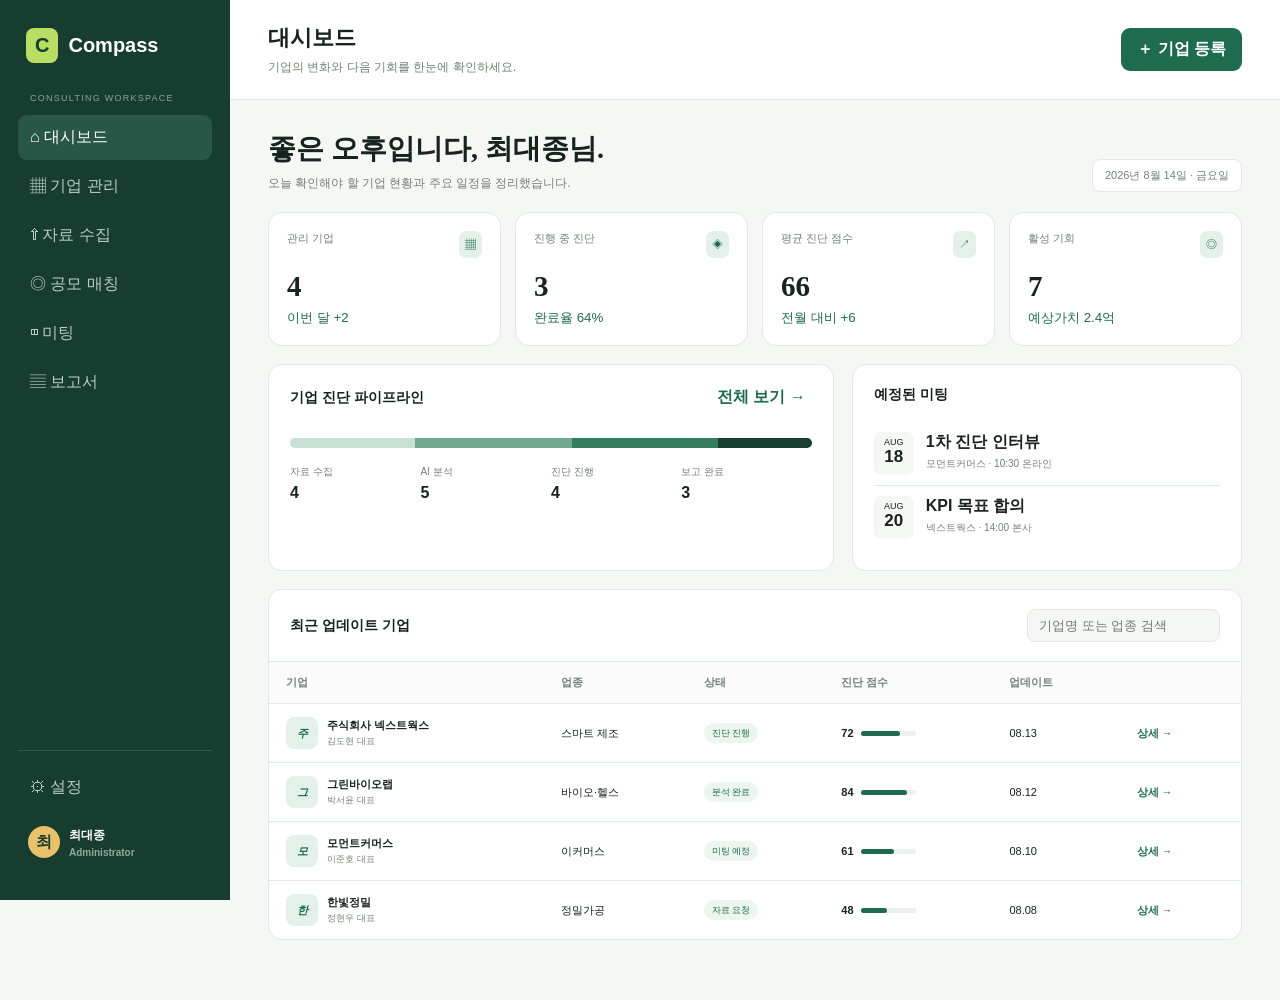
==== public/index.html @ f3ae129b "Initial Compass company diagnostics MVP" ====
<!doctype html><html lang="ko"><head><meta charset="utf-8"><meta name="viewport" content="width=device-width,initial-scale=1"><title>Compass 기업진단</title><link rel="stylesheet" href="assets/app.css"><link rel="stylesheet" href="assets/documents.css"><link rel="stylesheet" href="assets/grants.css"></head><body>
<div class="shell"><aside><div class="brand"><i>C</i> Compass</div><small>CONSULTING WORKSPACE</small><nav><button class="active" data-view="dashboard">⌂ <span>대시보드</span></button><button data-view="companies">▦ <span>기업 관리</span></button><button data-view="documents">⇧ <span>자료 수집</span></button><button data-view="grants">◎ <span>공모 매칭</span></button><button data-view="meetings">◫ <span>미팅</span></button><button data-view="reports">▤ <span>보고서</span></button></nav><div class="foot"><button data-view="settings">⚙ <span>설정</span></button><div class="profile"><b>최</b><span>최대종<small>Administrator</small></span></div></div></aside>
<main><header><div><h1 id="title">대시보드</h1><p id="subtitle"></p></div><button class="primary" data-action="new-company">＋ 기업 등록</button></header><section id="content"></section></main></div>
<div id="modal" class="backdrop hidden"><div class="modal"><button class="x" data-action="close">×</button><div id="modal-body"></div></div></div><div id="toast"></div><script src="assets/app.js"></script></body></html>
---- public/assets/app.css ----
:root{--dark:#173d31;--green:#1f6b50;--mint:#e4f1eb;--bg:#f5f7f5;--line:#e2e9e5;--muted:#738078}*{box-sizing:border-box}body{margin:0;background:var(--bg);color:#17231f;font-family:Inter,-apple-system,BlinkMacSystemFont,"Segoe UI",sans-serif}.shell{display:grid;grid-template-columns:230px 1fr;min-height:100vh}aside{position:sticky;top:0;height:100vh;padding:28px 18px;background:var(--dark);color:#fff;display:flex;flex-direction:column}.brand{font-weight:800;font-size:20px;margin:0 8px 30px;display:flex;align-items:center;gap:10px}.brand i{font-style:normal;background:#badd64;color:var(--dark);padding:6px 9px;border-radius:8px}aside>small{color:#85a69a;font-size:9px;letter-spacing:.14em;margin:0 12px 10px}nav button,.foot button{width:100%;border:0;background:transparent;color:#b8ccc4;text-align:left;padding:12px;border-radius:9px;margin:2px 0;cursor:pointer}nav button.active,nav button:hover,.foot button:hover{background:#285647;color:#fff}.foot{margin-top:auto;border-top:1px solid #31594d;padding-top:12px}.profile{display:flex;align-items:center;gap:9px;padding:14px 10px}.profile>b{background:#e9c16b;color:var(--dark);width:32px;height:32px;border-radius:50%;display:grid;place-items:center}.profile span{font-size:12px;font-weight:700}.profile small{display:block;color:#91aa9f;margin-top:3px}header{height:100px;background:#fff;border-bottom:1px solid var(--line);padding:0 38px;display:flex;align-items:center;justify-content:space-between}h1{font-size:22px;margin:0 0 6px}header p{margin:0;color:var(--muted);font-size:12px}button{font:inherit}.primary,.ghost{border:0;padding:11px 16px;border-radius:9px;font-weight:750;cursor:pointer}.primary{background:var(--green);color:#fff}.ghost{background:#fff;border:1px solid var(--line)}#content{padding:30px 38px 60px}.hero{display:flex;justify-content:space-between;align-items:flex-end;margin-bottom:20px}.hero h2{font:700 28px Georgia;margin:0 0 7px}.hero p{margin:0;color:var(--muted);font-size:12px}.date{background:#fff;border:1px solid var(--line);padding:8px 12px;border-radius:8px;color:var(--muted);font-size:11px}.stats{display:grid;grid-template-columns:repeat(4,1fr);gap:14px;margin-bottom:18px}.card,.stat{background:#fff;border:1px solid var(--line);border-radius:14px}.stat{padding:18px}.stat label{display:flex;justify-content:space-between;color:var(--muted);font-size:11px}.stat i{background:var(--mint);color:var(--green);padding:6px;border-radius:7px;font-style:normal}.stat strong{font:700 29px Georgia;display:block;margin:12px 0 5px}.stat small{color:var(--green)}.grid{display:grid;grid-template-columns:1.45fr 1fr;gap:18px;margin-bottom:18px}.card{padding:21px}.card-head{display:flex;justify-content:space-between;align-items:center;margin-bottom:18px}.card-head h3{font-size:14px;margin:0}.link{border:0;background:none;color:var(--green);font-weight:750;cursor:pointer}.pipeline{height:10px;border-radius:20px;overflow:hidden;display:flex;margin:29px 0 17px}.pipeline i:nth-child(1){width:24%;background:#c8dfd5}.pipeline i:nth-child(2){width:30%;background:#71a990}.pipeline i:nth-child(3){width:28%;background:#367c61}.pipeline i:nth-child(4){width:18%;background:#193f32}.legend{display:grid;grid-template-columns:repeat(4,1fr);font-size:10px;color:var(--muted)}.legend b{display:block;color:#17231f;font-size:16px;margin-top:5px}.meeting{display:flex;gap:12px;border-bottom:1px solid var(--line);padding:10px 0}.meeting:last-child{border:0}.day{background:var(--bg);border-radius:7px;text-align:center;font-size:9px;width:40px;padding:5px}.day b{display:block;font-size:17px}.meeting p{margin:4px 0;color:var(--muted);font-size:10px}.table-card{padding:0;overflow:auto}.table-top{display:flex;justify-content:space-between;align-items:center;padding:19px 21px}.search{border:1px solid var(--line);background:var(--bg);border-radius:8px;padding:8px 11px}table{border-collapse:collapse;width:100%;font-size:11px}th,td{padding:13px 17px;border-top:1px solid var(--line);text-align:left}th{background:#fafbfa;color:var(--muted)}.company{display:flex;align-items:center;gap:9px}.logo{width:32px;height:32px;background:var(--mint);color:var(--green);border-radius:8px;display:grid;place-items:center;font-weight:800}.company small{display:block;color:var(--muted);margin-top:2px}.tag{background:#edf5f1;color:var(--green);border-radius:20px;padding:5px 8px;font-size:9px}.score{display:flex;align-items:center;gap:7px}.bar{width:55px;height:5px;background:#edf0ee;border-radius:9px}.bar i{display:block;height:100%;background:var(--green);border-radius:9px}.detail{background:var(--dark);color:#fff;border-radius:15px;padding:24px;display:flex;justify-content:space-between;margin:12px 0 17px}.detail h2{margin:0 0 6px}.detail p{margin:0;color:#b8ccc4;font-size:11px}.scores{display:flex;gap:25px;text-align:center}.scores b{font-size:22px;display:block}.scores small{color:#a8c0b7}.tabs{border-bottom:1px solid var(--line);margin-bottom:17px}.tabs button{border:0;background:none;padding:10px 14px;color:var(--muted)}.tabs button:first-child{color:var(--green);font-weight:800;border-bottom:2px solid var(--green)}.two{display:grid;grid-template-columns:1fr 1fr;gap:17px}.insight{background:#eef6f2;border-left:3px solid var(--green);border-radius:7px;padding:13px;margin:9px 0}.insight b{font-size:11px}.insight p{font-size:10px;line-height:1.6;color:var(--muted);margin:5px 0}.kpi{margin:15px 0}.kpi label{display:flex;justify-content:space-between;font-size:10px;margin-bottom:6px}.kpi>div{height:7px;background:#edf0ee;border-radius:9px}.kpi>div i{display:block;height:100%;background:linear-gradient(90deg,var(--green),#badd64);border-radius:9px}.radar{text-align:center;padding:10px}.radar svg{max-width:230px}.empty{text-align:center;padding:70px 20px}.empty h2{font:700 26px Georgia}.empty p{color:var(--muted);max-width:450px;margin:0 auto 20px;line-height:1.7}.backdrop{position:fixed;inset:0;background:#0a1813aa;display:grid;place-items:center;padding:20px;z-index:10}.hidden{display:none}.modal{background:#fff;border-radius:15px;width:min(600px,100%);padding:29px;position:relative;max-height:90vh;overflow:auto}.x{position:absolute;right:15px;top:12px;border:0;background:none;font-size:25px}.modal h2{font:700 25px Georgia;margin:0 0 6px}.modal>div>p{color:var(--muted);font-size:12px}.form{display:grid;grid-template-columns:1fr 1fr;gap:14px}.field{display:flex;flex-direction:column;gap:6px}.field.full{grid-column:1/-1}.field label{font-size:10px;font-weight:750}.field input,.field select,.field textarea{border:1px solid var(--line);border-radius:8px;padding:10px}.field textarea{min-height:75px}.actions{text-align:right;margin-top:19px;display:flex;justify-content:flex-end;gap:8px}#toast{position:fixed;right:24px;bottom:24px;background:var(--dark);color:#fff;padding:12px 17px;border-radius:8px;font-size:11px;opacity:0;transition:.2s}#toast.show{opacity:1}@media(max-width:850px){.shell{grid-template-columns:70px 1fr}.brand{font-size:0}.brand i{font-size:18px}aside span,aside>small{display:none}nav button,.foot button{text-align:center;font-size:18px}.stats{grid-template-columns:1fr 1fr}.grid,.two{grid-template-columns:1fr}}@media(max-width:600px){aside{display:none}.shell{display:block}header{padding:18px 20px;height:auto}#content{padding:20px}.stats{grid-template-columns:1fr 1fr}.date{display:none}.detail{display:block}.scores{margin-top:20px}.form{grid-template-columns:1fr}.field.full{grid-column:auto}}
---- public/assets/documents.css ----
.flow{display:grid;grid-template-columns:repeat(6,1fr);gap:8px;margin-bottom:20px}.flow-step{background:#fff;border:1px solid var(--line);border-radius:11px;padding:13px 10px;min-height:75px}.flow-step b{display:block;color:var(--green);font-size:10px;margin-bottom:8px}.flow-step span{font-size:11px;font-weight:750}.flow-step.done{background:#edf6f1;border-color:#bcd9cb}.flow-step.current{background:var(--dark);color:#fff}.flow-step.current b{color:#badd64}.upload-zone{border:2px dashed #bdd1c8;border-radius:13px;background:#f8fbf9;text-align:center;padding:30px 18px;cursor:pointer}.upload-zone:hover{border-color:var(--green)}.upload-zone strong{display:block;margin:8px 0 5px}.upload-zone p{font-size:10px;color:var(--muted);margin:0}.checklist{display:grid;grid-template-columns:1fr 1fr;gap:9px}.check-item{display:flex;align-items:center;justify-content:space-between;border:1px solid var(--line);border-radius:9px;padding:11px}.check-item span{font-size:10px}.check-item i{font-style:normal;font-size:9px;padding:4px 7px;border-radius:12px;background:#f3f5f4;color:var(--muted)}.check-item.done i{background:var(--mint);color:var(--green)}.file-row{display:grid;grid-template-columns:1fr 110px 100px 55px;gap:10px;align-items:center;padding:11px 0;border-bottom:1px solid var(--line);font-size:10px}.file-name b{display:block;font-size:11px}.file-name small{color:var(--muted)}.progress{height:5px;background:#edf0ee;border-radius:8px}.progress i{display:block;height:100%;background:var(--green);border-radius:8px}@media(max-width:850px){.flow{grid-template-columns:repeat(3,1fr)}}@media(max-width:600px){.flow{grid-template-columns:1fr 1fr}.checklist{grid-template-columns:1fr}.file-row{grid-template-columns:1fr 70px}.file-row>:nth-child(3),.file-row>:nth-child(4){display:none}}
---- public/assets/grants.css ----
.grant-list{display:grid;gap:11px}.grant-card{border:1px solid var(--line);border-radius:11px;padding:16px;cursor:pointer}.grant-card:hover,.grant-card.selected{border-color:var(--green);box-shadow:0 5px 18px #173d3114}.grant-top{display:flex;justify-content:space-between;gap:12px}.grant-card h4{margin:0 0 7px;font-size:12px}.grant-card p{margin:0;color:var(--muted);font-size:10px}.match-score{min-width:48px;height:48px;border-radius:50%;background:var(--mint);color:var(--green);display:grid;place-items:center;font-weight:850}.match-grid{display:grid;grid-template-columns:1fr 1fr;gap:8px;margin:14px 0}.match-item{padding:9px;border-radius:8px;background:#f7f9f8;font-size:9px}.match-item b{display:block;font-size:10px;margin-bottom:4px}.pass{color:var(--green)}.warn{color:#c5792d}.fail{color:#c44e47}.criteria{display:flex;flex-wrap:wrap;gap:6px;margin-top:10px}.criteria span{font-size:9px;background:#f0f4f2;padding:5px 7px;border-radius:12px}.question-block{border-left:3px solid var(--green);padding:10px 13px;background:#f4f9f6;margin:8px 0;border-radius:0 8px 8px 0}.question-block b{font-size:9px;color:var(--green)}.question-block p{margin:5px 0 0;font-size:10px;line-height:1.5}
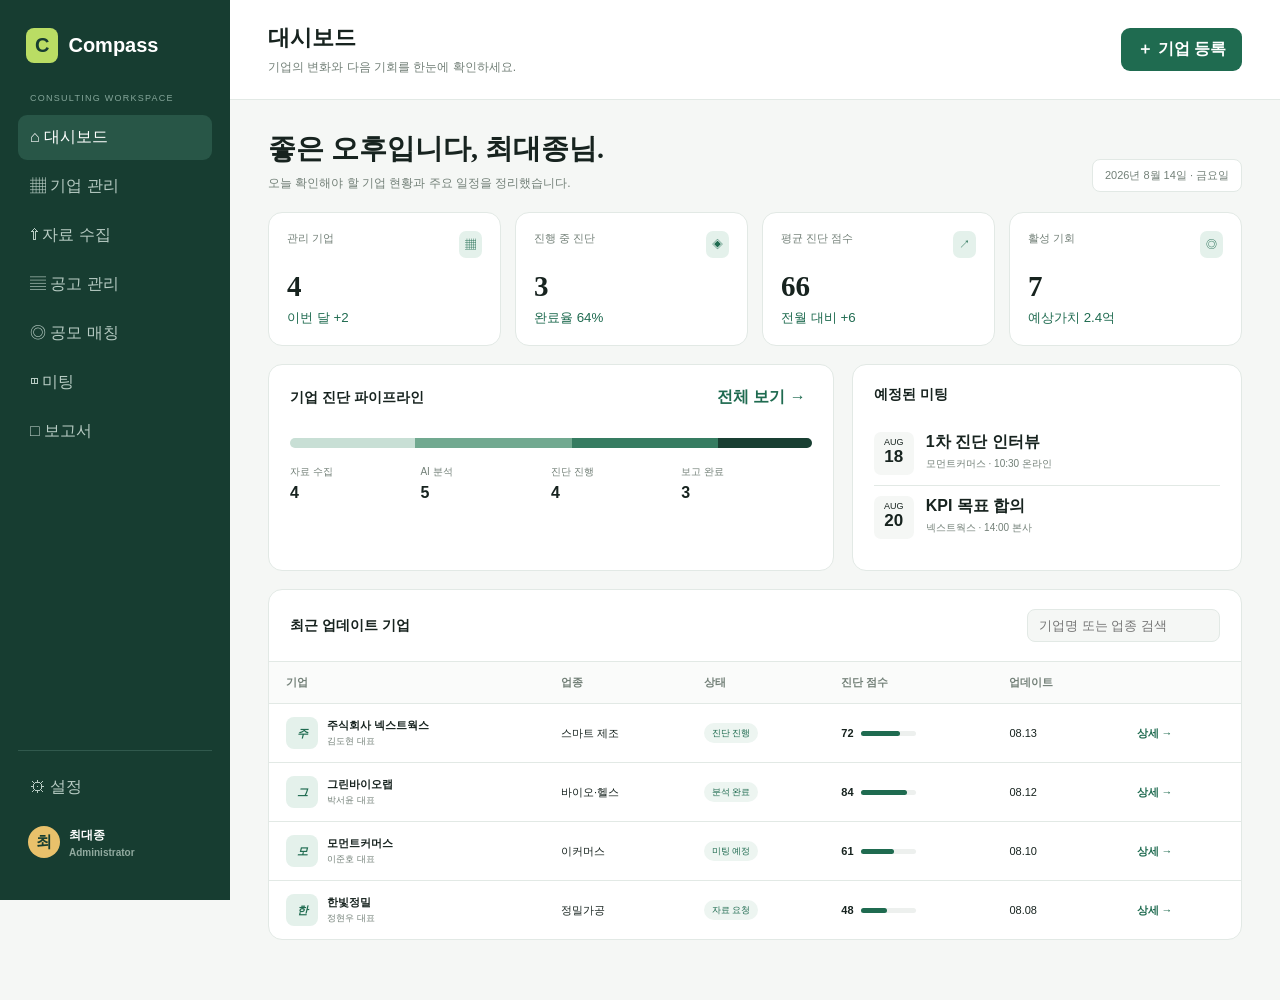
==== commit 36905cd2: "Add grant announcement management module" ====
--- a/public/index.html
+++ b/public/index.html
@@ -1,4 +1,4 @@
 <!doctype html><html lang="ko"><head><meta charset="utf-8"><meta name="viewport" content="width=device-width,initial-scale=1"><title>Compass 기업진단</title><link rel="stylesheet" href="assets/app.css"><link rel="stylesheet" href="assets/documents.css"><link rel="stylesheet" href="assets/grants.css"></head><body>
-<div class="shell"><aside><div class="brand"><i>C</i> Compass</div><small>CONSULTING WORKSPACE</small><nav><button class="active" data-view="dashboard">⌂ <span>대시보드</span></button><button data-view="companies">▦ <span>기업 관리</span></button><button data-view="documents">⇧ <span>자료 수집</span></button><button data-view="grants">◎ <span>공모 매칭</span></button><button data-view="meetings">◫ <span>미팅</span></button><button data-view="reports">▤ <span>보고서</span></button></nav><div class="foot"><button data-view="settings">⚙ <span>설정</span></button><div class="profile"><b>최</b><span>최대종<small>Administrator</small></span></div></div></aside>
+<div class="shell"><aside><div class="brand"><i>C</i> Compass</div><small>CONSULTING WORKSPACE</small><nav><button class="active" data-view="dashboard">⌂ <span>대시보드</span></button><button data-view="companies">▦ <span>기업 관리</span></button><button data-view="documents">⇧ <span>자료 수집</span></button><button data-view="announcements">▤ <span>공고 관리</span></button><button data-view="grants">◎ <span>공모 매칭</span></button><button data-view="meetings">◫ <span>미팅</span></button><button data-view="reports">□ <span>보고서</span></button></nav><div class="foot"><button data-view="settings">⚙ <span>설정</span></button><div class="profile"><b>최</b><span>최대종<small>Administrator</small></span></div></div></aside>
 <main><header><div><h1 id="title">대시보드</h1><p id="subtitle"></p></div><button class="primary" data-action="new-company">＋ 기업 등록</button></header><section id="content"></section></main></div>
-<div id="modal" class="backdrop hidden"><div class="modal"><button class="x" data-action="close">×</button><div id="modal-body"></div></div></div><div id="toast"></div><script src="assets/app.js"></script></body></html>
+<div id="modal" class="backdrop hidden"><div class="modal"><button class="x" data-action="close">×</button><div id="modal-body"></div></div></div><div id="toast"></div><script src="assets/app.js"></script><script src="assets/announcements.js"></script></body></html>
